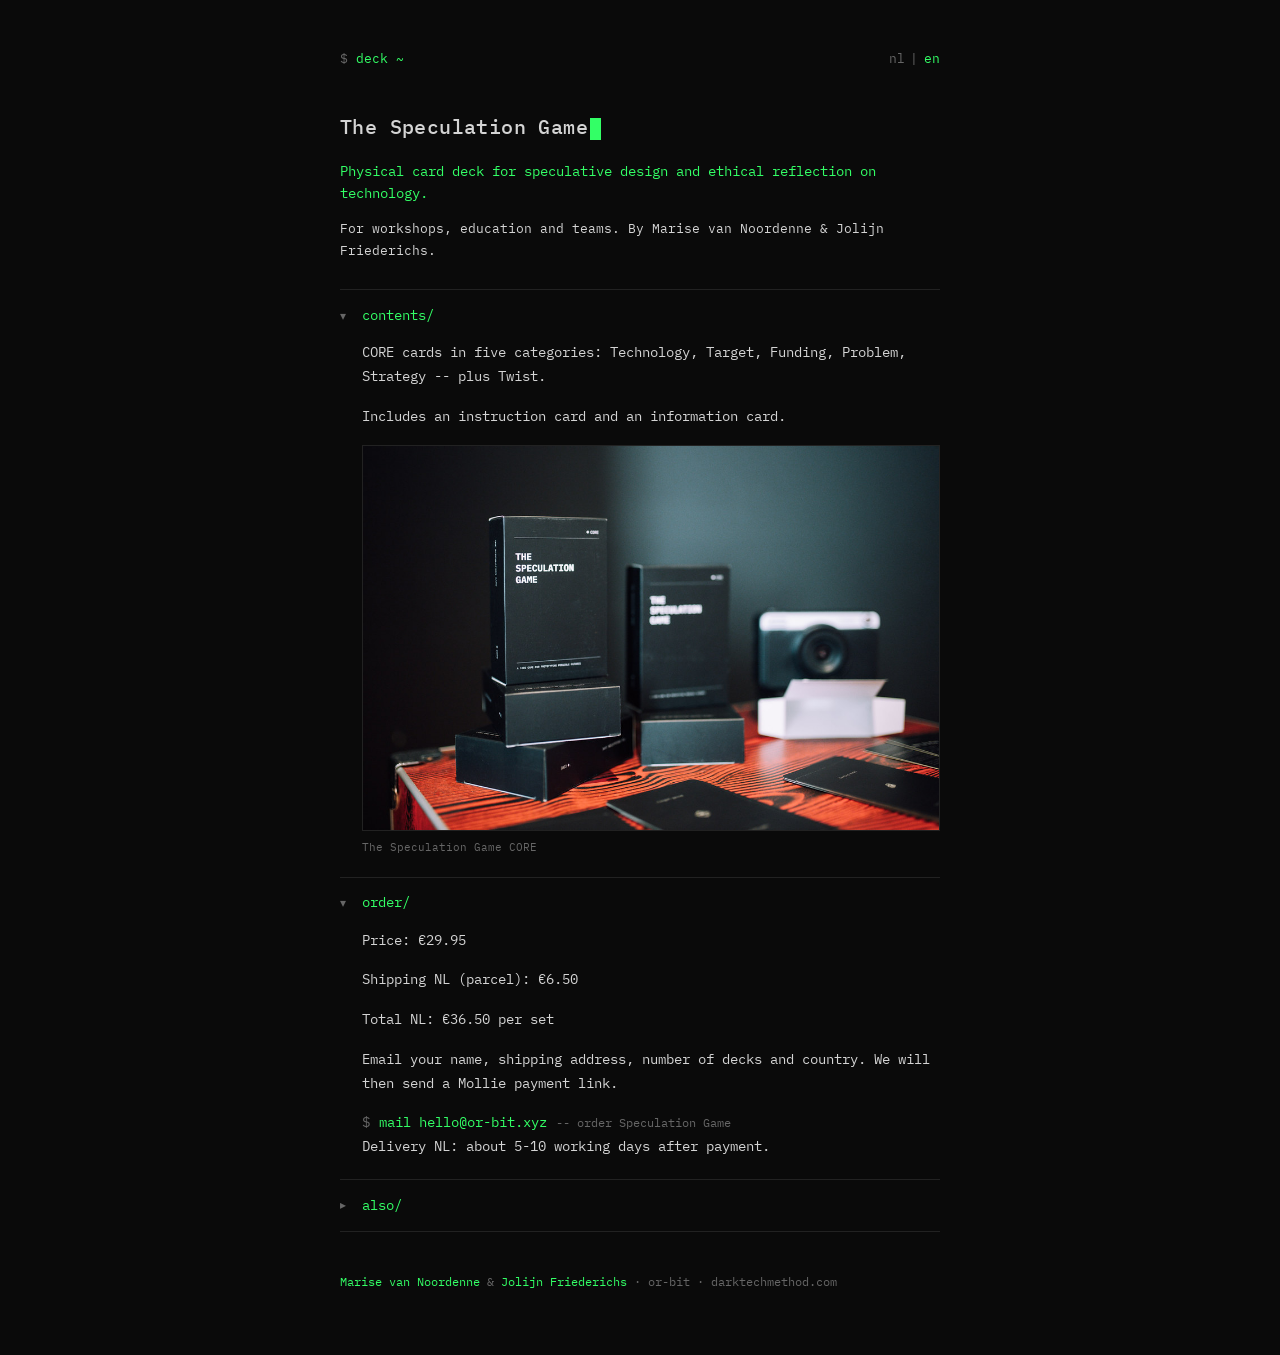
==== deck/index.html @ 3bcb5fe8 "Switch deck orders to email first, then Mollie payment link." ====
<!DOCTYPE html>
<html lang="nl">
<head>
  <meta charset="UTF-8" />
  <meta name="viewport" content="width=device-width, initial-scale=1.0" />
  <title>The Speculation Game -- fysiek</title>
  <meta name="description" content="Bestel The Speculation Game: fysieke kaartenset voor speculative design en ethische reflectie op technologie." />
  <meta property="og:title" content="The Speculation Game -- fysiek" />
  <meta property="og:description" content="Fysieke kaartenset voor workshops, onderwijs en teams. €29,95 + verzending NL." />
  <meta property="og:type" content="website" />
  <meta property="og:url" content="https://darktechmethod.com/deck/" />
  <meta property="og:image" content="https://darktechmethod.com/images/deck-box.jpg" />
  <link rel="stylesheet" href="../style.css" />
  <link rel="preconnect" href="https://fonts.googleapis.com" />
  <link rel="preconnect" href="https://fonts.gstatic.com" crossorigin />
  <link href="https://fonts.googleapis.com/css2?family=IBM+Plex+Mono:wght@400;500&display=swap" rel="stylesheet" />
  <link rel="icon" type="image/svg+xml" href="data:image/svg+xml,<svg xmlns='http://www.w3.org/2000/svg' viewBox='0 0 32 32'><rect width='32' height='32' fill='%230a0a0a'/><text x='6' y='22' font-family='monospace' font-size='16' fill='%2333ff66'>$</text></svg>" />
</head>
<body>

  <main class="page">

    <div class="top">
      <p class="prompt" data-i18n="prompt">deck ~</p>
      <div class="lang-switch" role="group" aria-label="Taal / Language">
        <button type="button" class="lang-btn active" data-lang="nl">nl</button>
        <span class="lang-sep">|</span>
        <button type="button" class="lang-btn" data-lang="en">en</button>
      </div>
    </div>

    <h1><span data-i18n="title">The Speculation Game</span><span class="cursor" aria-hidden="true"></span></h1>
    <p class="lede" data-i18n="lede">Fysieke kaartenset voor speculative design en ethische reflectie op technologie.</p>
    <p class="intro" data-i18n="intro">Voor workshops, onderwijs en teams. Door Marise van Noordenne &amp; Jolijn Friederichs.</p>

    <div class="term-stack">

      <details class="term-block" open>
        <summary><span class="term-name" data-i18n="contentsLabel">inhoud/</span></summary>
        <div class="term-body text">
          <p data-i18n="contents1">CORE-kaarten in vijf categorieën: Technology, Target, Funding, Problem, Strategy -- plus Twist.</p>
          <p data-i18n="contents2">Er zit een uitlegkaart en een informatiekaart bij.</p>
          <figure class="media">
            <img src="../images/deck-box.jpg" alt="" width="1024" height="683" loading="lazy" />
            <figcaption data-i18n="boxCredit">The Speculation Game CORE</figcaption>
          </figure>
        </div>
      </details>

      <details class="term-block" open>
        <summary><span class="term-name" data-i18n="orderLabel">bestellen/</span></summary>
        <div class="term-body text">
          <p data-i18n="priceLine">Prijs: €29,95</p>
          <p data-i18n="shipLine">Verzending NL (pakket): €6,50</p>
          <p data-i18n="totalLine">Totaal NL: €36,50 per set</p>
          <p data-i18n="orderHow">Mail je naam, bezorgadres, aantal decks en land. Wij sturen daarna een Mollie-betaallink.</p>
          <p class="cmd-line compact">
            <span class="cmd-prefix">$</span>
            <a class="cmd-link" id="order-mail" href="mailto:hello@or-bit.xyz?subject=Bestelling%20Speculation%20Game&body=Naam%3A%0AAdres%3A%0APostcode%20%2B%20plaats%3A%0ALand%3A%20Nederland%0AAantal%20decks%3A%201%0A">mail hello@or-bit.xyz</a>
            <span class="cmd-hint" data-i18n="orderHint">-- bestelling Speculation Game</span>
          </p>
          <p data-i18n="delivery">Levering NL: ongeveer 5-10 werkdagen na betaling.</p>
        </div>
      </details>

      <details class="term-block">
        <summary><span class="term-name" data-i18n="alsoLabel">ook/</span></summary>
        <div class="term-body">
          <p class="cmd-line compact">
            <span class="cmd-prefix">$</span>
            <a class="cmd-link" href="/speculation-game/">./speculation-game</a>
            <span class="cmd-hint" data-i18n="digitalHint">-- digitaal gratis spelen</span>
          </p>
          <p class="cmd-line compact">
            <span class="cmd-prefix">$</span>
            <a class="cmd-link" href="/">cd ..</a>
            <span class="cmd-hint" data-i18n="homeHint">-- darktechmethod.com</span>
          </p>
        </div>
      </details>

    </div>

    <p class="footer">
      <a href="https://marisevannoordenne.nl/" rel="noopener">Marise van Noordenne</a>
      <span aria-hidden="true"> &amp; </span>
      <a href="https://www.jolijnfriederichs.com/" rel="noopener">Jolijn Friederichs</a>
      <span data-i18n="footerRest"> · or-bit · darktechmethod.com</span>
    </p>

  </main>

  <script src="script.js"></script>
</body>
</html>
---- style.css ----
*, *::before, *::after {
  box-sizing: border-box;
  margin: 0;
  padding: 0;
}

:root {
  --bg: #0a0a0a;
  --fg: #d4d4d4;
  --dim: #666;
  --line: #222;
  --accent: #33ff66;
  --font: 'IBM Plex Mono', ui-monospace, monospace;
  --max: 40rem;
}

body {
  font-family: var(--font);
  font-size: 14px;
  line-height: 1.7;
  color: var(--fg);
  background: var(--bg);
  -webkit-font-smoothing: antialiased;
}

.page {
  max-width: var(--max);
  margin: 0 auto;
  padding: 3rem 1.25rem 4rem;
}

.top {
  display: flex;
  align-items: center;
  justify-content: space-between;
  gap: 1rem;
  margin-bottom: 2.5rem;
}

.prompt {
  color: var(--accent);
  font-size: 13px;
}

.prompt::before {
  content: '$ ';
  color: var(--dim);
}

.lang-switch {
  display: flex;
  align-items: center;
  gap: 0.35rem;
  font-size: 13px;
}

.lang-btn {
  font: inherit;
  color: var(--dim);
  background: none;
  border: none;
  cursor: pointer;
  padding: 0;
}

.lang-btn:hover {
  color: var(--fg);
}

.lang-btn.active {
  color: var(--accent);
}

.lang-sep {
  color: var(--dim);
}

h1 {
  font-size: 1.25rem;
  font-weight: 500;
  letter-spacing: 0.02em;
  margin-bottom: 1rem;
}

.cursor {
  display: inline-block;
  width: 0.55em;
  height: 1.1em;
  margin-left: 2px;
  vertical-align: text-bottom;
  background: var(--accent);
  animation: blink 1.1s step-end infinite;
}

@keyframes blink {
  50% { opacity: 0; }
}

.lede {
  margin-bottom: 0.85rem;
  color: var(--accent);
  font-size: 14px;
  line-height: 1.6;
}

.intro {
  margin-bottom: 1.75rem;
  color: var(--fg);
  font-size: 13px;
  line-height: 1.65;
  max-width: 36rem;
}

.cmd-line {
  display: flex;
  flex-wrap: wrap;
  align-items: baseline;
  gap: 0.45rem 0.55rem;
  margin-bottom: 1.5rem;
  font-size: 14px;
}

.cmd-line.compact {
  margin: 1rem 0 0;
}

.cmd-prefix {
  color: var(--dim);
}

.cmd-link {
  color: var(--accent);
  text-decoration: none;
}

.cmd-link:hover {
  text-decoration: underline;
  text-underline-offset: 3px;
}

.cmd-hint {
  color: var(--dim);
  font-size: 12px;
}

.media {
  margin: 1rem 0 0;
}

.media img {
  display: block;
  width: 100%;
  height: auto;
  border: 1px solid var(--line);
}

.media figcaption,
.media-note {
  margin-top: 0.45rem;
  font-size: 11px;
  color: var(--dim);
}

.index-label {
  margin-bottom: 0.35rem;
  color: var(--dim);
  font-size: 13px;
}

.term-stack {
  display: flex;
  flex-direction: column;
}

.term-block {
  border-top: 1px solid var(--line);
}

.term-block:last-child {
  border-bottom: 1px solid var(--line);
}

.term-block summary {
  list-style: none;
  cursor: pointer;
  display: flex;
  align-items: center;
  gap: 0.55rem;
  padding: 0.85rem 0;
  color: var(--accent);
  user-select: none;
}

.term-block summary::-webkit-details-marker {
  display: none;
}

.term-block summary::before {
  content: '▸';
  color: var(--dim);
  font-size: 12px;
  width: 0.85rem;
}

.term-block[open] summary::before {
  content: '▾';
}

.term-block summary:hover .term-name {
  text-decoration: underline;
  text-underline-offset: 3px;
}

.term-name {
  font-size: 14px;
}

.term-body {
  padding: 0 0 1.25rem 1.4rem;
}

.text p {
  margin-bottom: 1rem;
}

.text p:last-child {
  margin-bottom: 0;
}

.section-intro {
  margin-bottom: 1rem;
}

.example-list {
  list-style: none;
  display: flex;
  flex-direction: column;
  gap: 0.95rem;
}

.example-title {
  color: var(--accent);
  font-size: 13px;
  margin-bottom: 0.2rem;
}

.example-text {
  font-size: 13px;
  color: var(--fg);
}

.path-list {
  list-style: none;
  display: flex;
  flex-direction: column;
  gap: 0.45rem;
}

.path-list li {
  display: flex;
  flex-wrap: wrap;
  align-items: baseline;
  gap: 0.45rem 0.85rem;
}

.path-list a {
  color: var(--accent);
  text-decoration: none;
}

.path-list a:hover {
  text-decoration: underline;
  text-underline-offset: 3px;
}

.path-note {
  color: var(--dim);
  font-size: 12px;
}

.footer {
  margin-top: 2.5rem;
  font-size: 12px;
  color: var(--dim);
  line-height: 1.6;
}

.footer a {
  color: var(--accent);
  text-decoration: none;
}

.footer a:hover {
  text-decoration: underline;
  text-underline-offset: 3px;
}

@media (prefers-reduced-motion: reduce) {
  .cursor {
    animation: none;
    opacity: 0.6;
  }
}
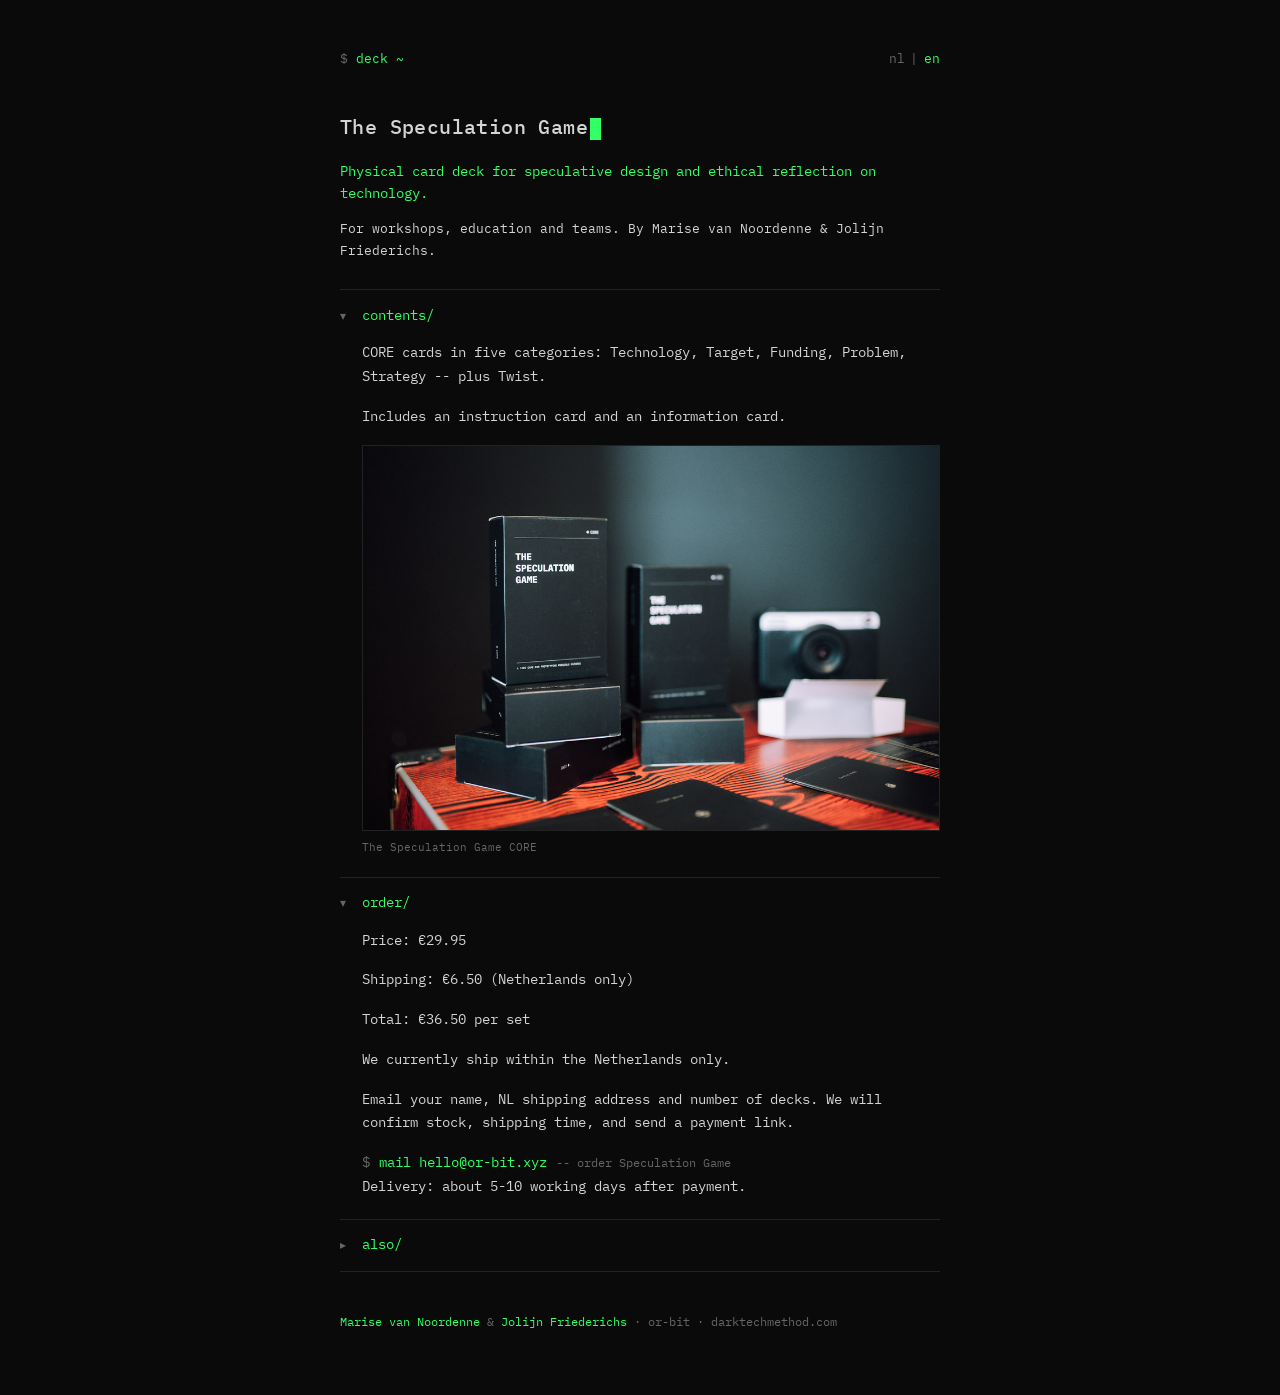
==== commit bcfc6e81: "Limit deck shipping to NL and clarify stock and payment reply." ====
--- a/deck/index.html
+++ b/deck/index.html
@@ -51,15 +51,16 @@
         <summary><span class="term-name" data-i18n="orderLabel">bestellen/</span></summary>
         <div class="term-body text">
           <p data-i18n="priceLine">Prijs: €29,95</p>
-          <p data-i18n="shipLine">Verzending NL (pakket): €6,50</p>
-          <p data-i18n="totalLine">Totaal NL: €36,50 per set</p>
-          <p data-i18n="orderHow">Mail je naam, bezorgadres, aantal decks en land. Wij sturen daarna een Mollie-betaallink.</p>
+          <p data-i18n="shipLine">Verzending: €6,50 (alleen Nederland)</p>
+          <p data-i18n="totalLine">Totaal: €36,50 per set</p>
+          <p data-i18n="shipOnly">Op dit moment shippen we alleen binnen Nederland.</p>
+          <p data-i18n="orderHow">Mail je naam, bezorgadres in NL en aantal decks. Wij laten weten of er voorraad is, wat de levertijd is, en sturen een betaallink.</p>
           <p class="cmd-line compact">
             <span class="cmd-prefix">$</span>
-            <a class="cmd-link" id="order-mail" href="mailto:hello@or-bit.xyz?subject=Bestelling%20Speculation%20Game&body=Naam%3A%0AAdres%3A%0APostcode%20%2B%20plaats%3A%0ALand%3A%20Nederland%0AAantal%20decks%3A%201%0A">mail hello@or-bit.xyz</a>
+            <a class="cmd-link" id="order-mail" href="mailto:hello@or-bit.xyz?subject=Bestelling%20Speculation%20Game&body=Naam%3A%0AAdres%3A%0APostcode%20%2B%20plaats%3A%0AAantal%20decks%3A%201%0A">mail hello@or-bit.xyz</a>
             <span class="cmd-hint" data-i18n="orderHint">-- bestelling Speculation Game</span>
           </p>
-          <p data-i18n="delivery">Levering NL: ongeveer 5-10 werkdagen na betaling.</p>
+          <p data-i18n="delivery">Levering: ongeveer 5-10 werkdagen na betaling.</p>
         </div>
       </details>
 
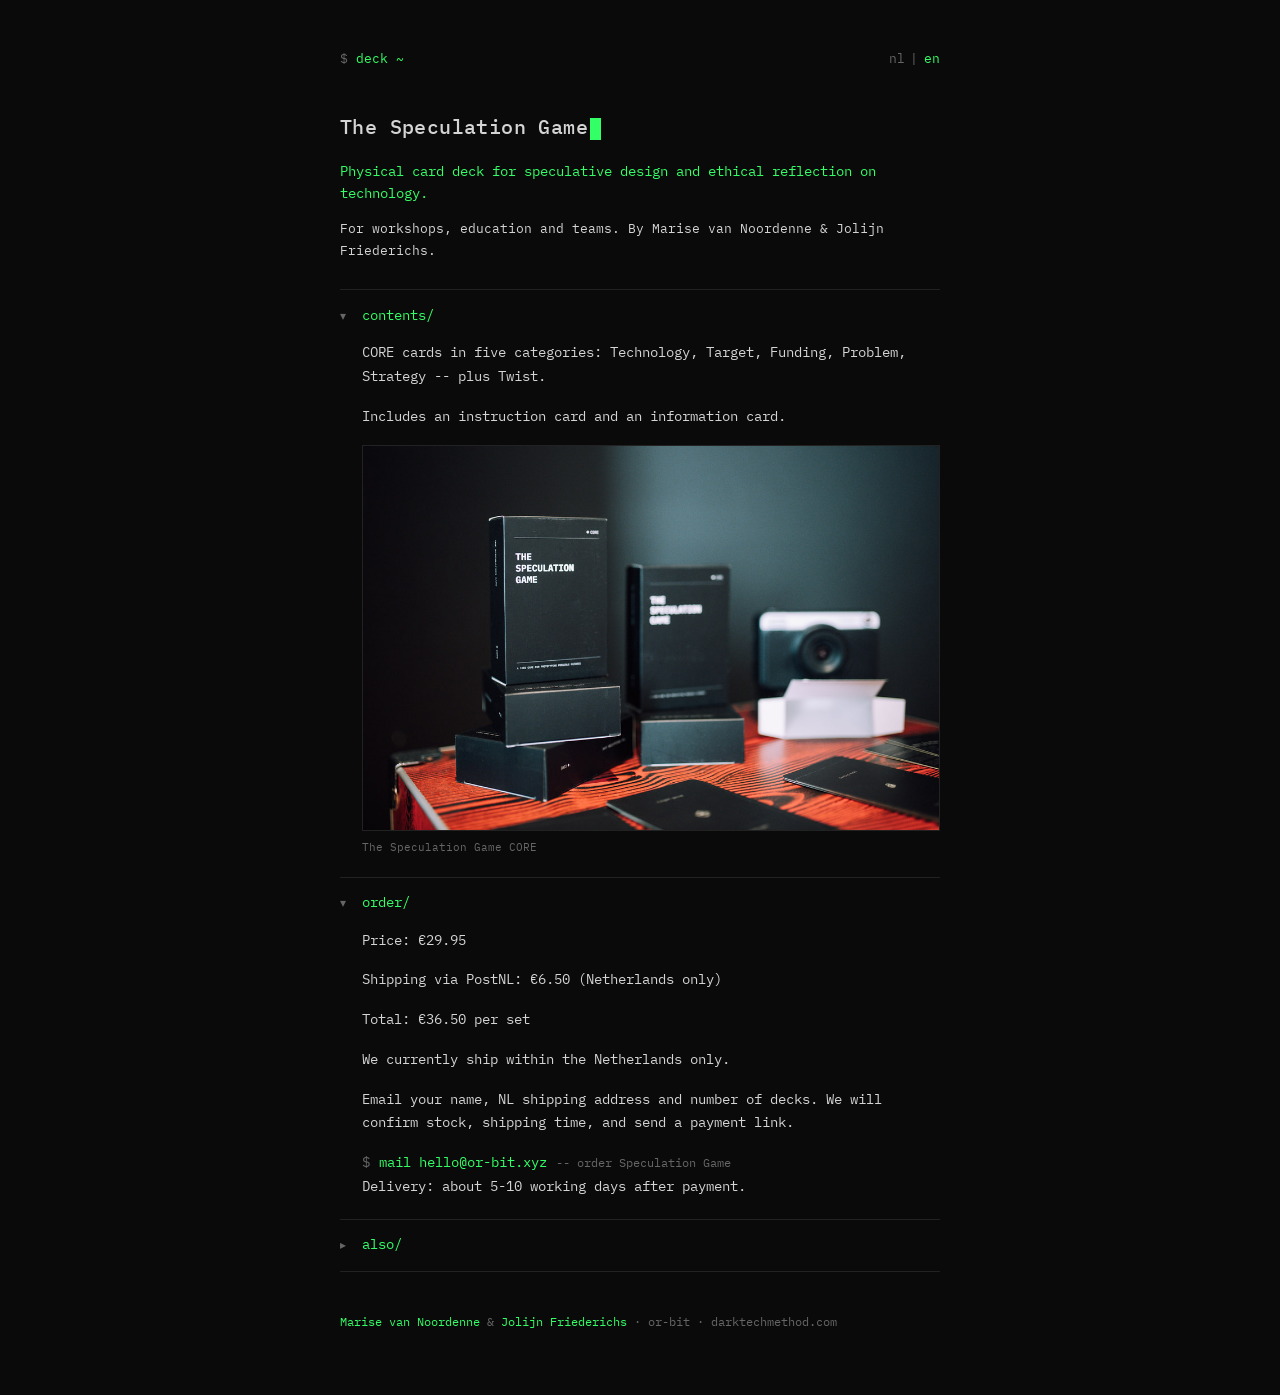
==== commit d584d664: "Name PostNL as the deck shipping carrier." ====
--- a/deck/index.html
+++ b/deck/index.html
@@ -51,7 +51,7 @@
         <summary><span class="term-name" data-i18n="orderLabel">bestellen/</span></summary>
         <div class="term-body text">
           <p data-i18n="priceLine">Prijs: €29,95</p>
-          <p data-i18n="shipLine">Verzending: €6,50 (alleen Nederland)</p>
+          <p data-i18n="shipLine">Verzending via PostNL: €6,50 (alleen Nederland)</p>
           <p data-i18n="totalLine">Totaal: €36,50 per set</p>
           <p data-i18n="shipOnly">Op dit moment shippen we alleen binnen Nederland.</p>
           <p data-i18n="orderHow">Mail je naam, bezorgadres in NL en aantal decks. Wij laten weten of er voorraad is, wat de levertijd is, en sturen een betaallink.</p>
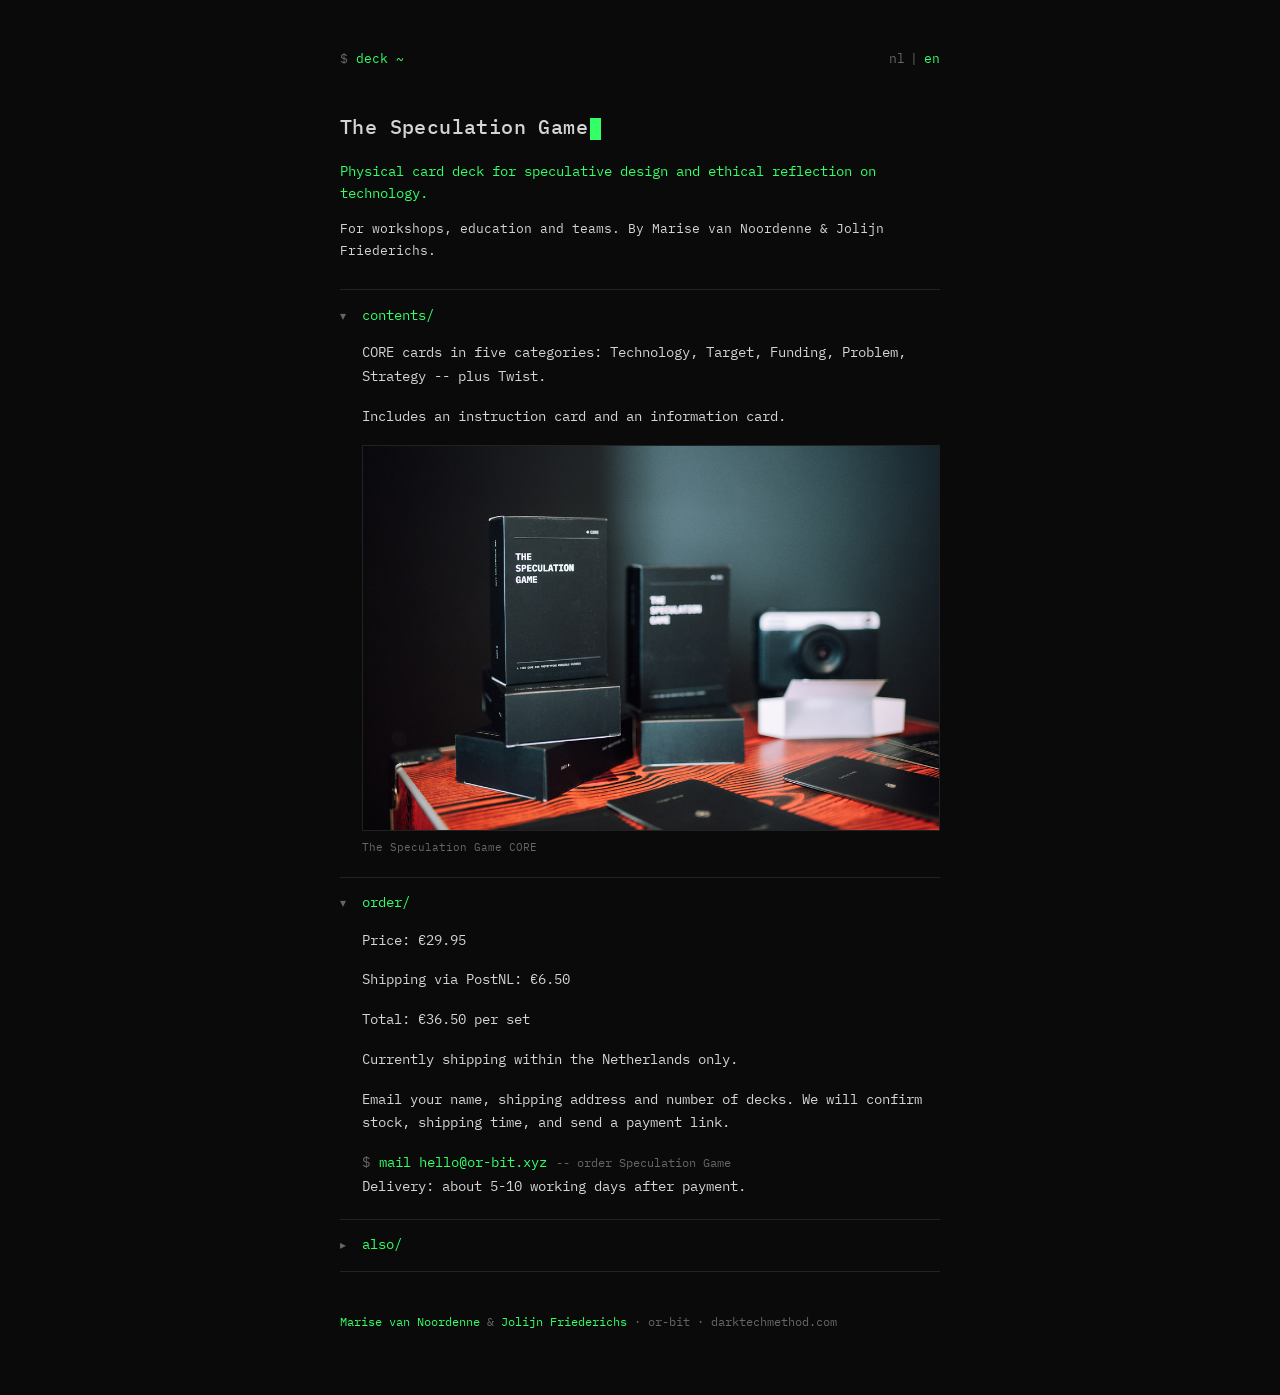
==== commit 34b093e5: "Say NL-only shipping once on the deck page." ====
--- a/deck/index.html
+++ b/deck/index.html
@@ -51,10 +51,10 @@
         <summary><span class="term-name" data-i18n="orderLabel">bestellen/</span></summary>
         <div class="term-body text">
           <p data-i18n="priceLine">Prijs: €29,95</p>
-          <p data-i18n="shipLine">Verzending via PostNL: €6,50 (alleen Nederland)</p>
+          <p data-i18n="shipLine">Verzending via PostNL: €6,50</p>
           <p data-i18n="totalLine">Totaal: €36,50 per set</p>
-          <p data-i18n="shipOnly">Op dit moment shippen we alleen binnen Nederland.</p>
-          <p data-i18n="orderHow">Mail je naam, bezorgadres in NL en aantal decks. Wij laten weten of er voorraad is, wat de levertijd is, en sturen een betaallink.</p>
+          <p data-i18n="shipOnly">Op dit moment alleen verzending binnen Nederland.</p>
+          <p data-i18n="orderHow">Mail je naam, bezorgadres en aantal decks. Wij laten weten of er voorraad is, wat de levertijd is, en sturen een betaallink.</p>
           <p class="cmd-line compact">
             <span class="cmd-prefix">$</span>
             <a class="cmd-link" id="order-mail" href="mailto:hello@or-bit.xyz?subject=Bestelling%20Speculation%20Game&body=Naam%3A%0AAdres%3A%0APostcode%20%2B%20plaats%3A%0AAantal%20decks%3A%201%0A">mail hello@or-bit.xyz</a>
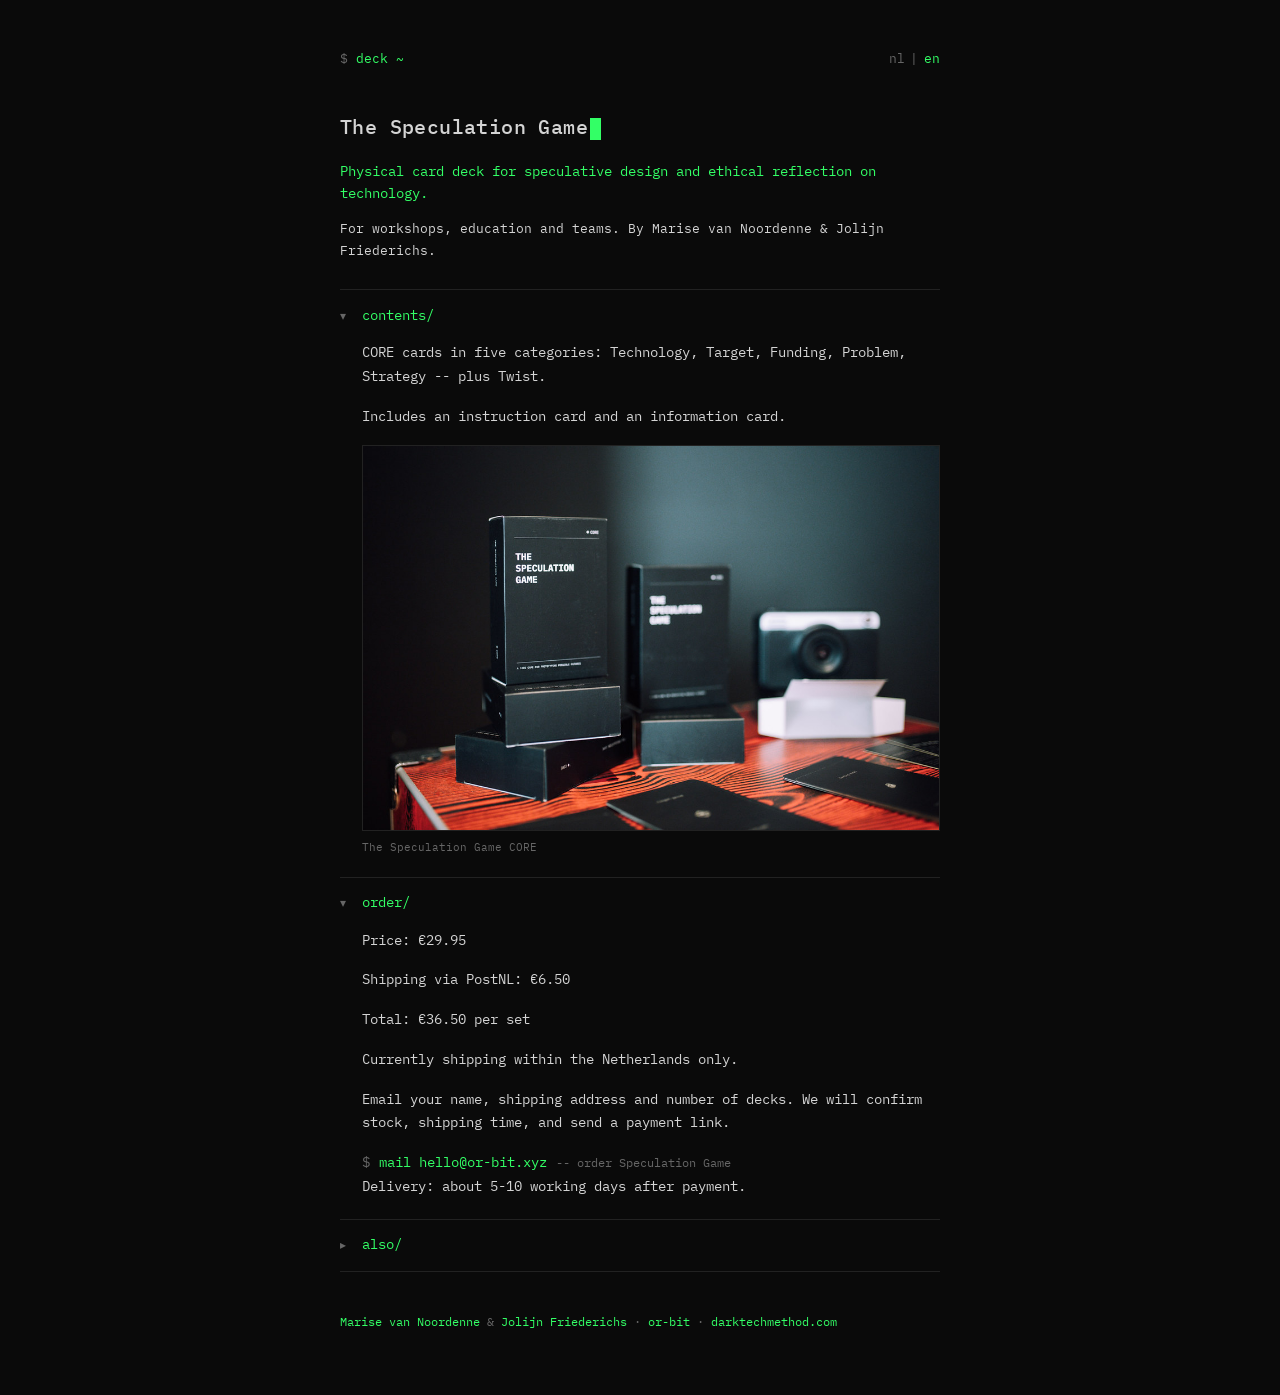
==== commit d550ada7: "Make or-bit and darktechmethod links in the deck footer." ====
--- a/deck/index.html
+++ b/deck/index.html
@@ -86,7 +86,10 @@
       <a href="https://marisevannoordenne.nl/" rel="noopener">Marise van Noordenne</a>
       <span aria-hidden="true"> &amp; </span>
       <a href="https://www.jolijnfriederichs.com/" rel="noopener">Jolijn Friederichs</a>
-      <span data-i18n="footerRest"> · or-bit · darktechmethod.com</span>
+      <span aria-hidden="true"> · </span>
+      <a href="https://www.or-bit.xyz/" rel="noopener">or-bit</a>
+      <span aria-hidden="true"> · </span>
+      <a href="/">darktechmethod.com</a>
     </p>
 
   </main>
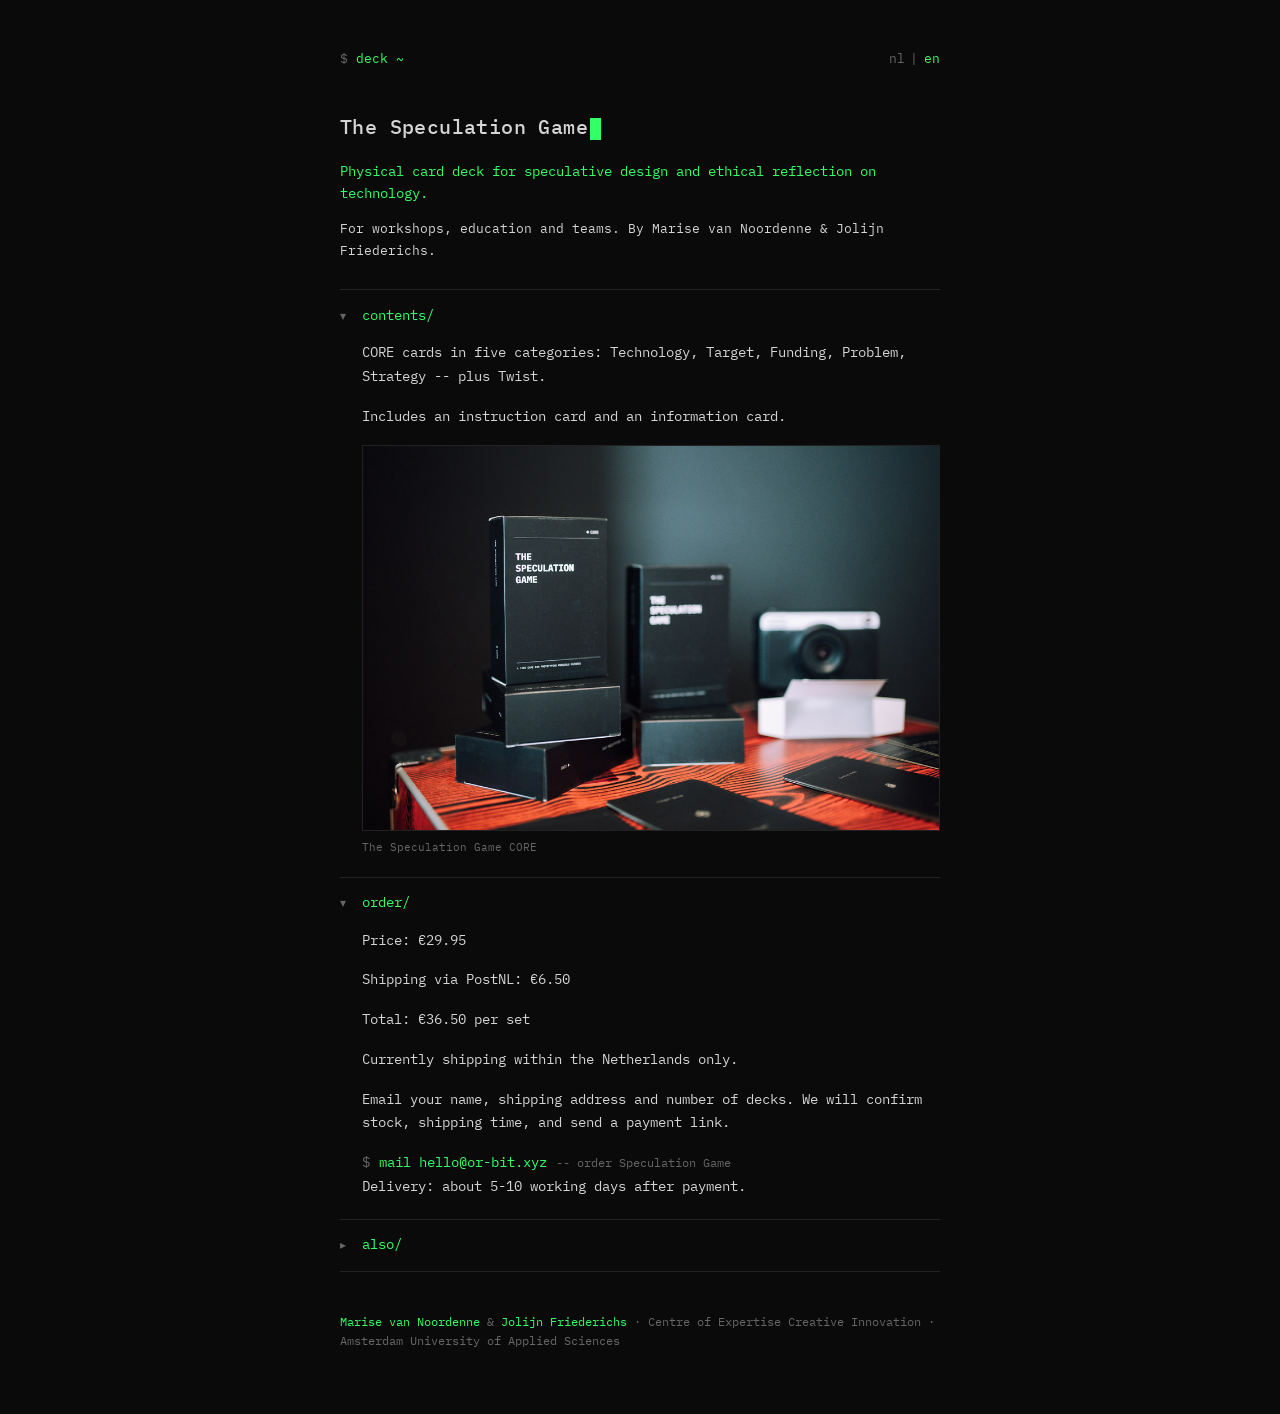
==== commit 10a755eb: "Align deck footer with the rest of the site." ====
--- a/deck/index.html
+++ b/deck/index.html
@@ -86,10 +86,7 @@
       <a href="https://marisevannoordenne.nl/" rel="noopener">Marise van Noordenne</a>
       <span aria-hidden="true"> &amp; </span>
       <a href="https://www.jolijnfriederichs.com/" rel="noopener">Jolijn Friederichs</a>
-      <span aria-hidden="true"> · </span>
-      <a href="https://www.or-bit.xyz/" rel="noopener">or-bit</a>
-      <span aria-hidden="true"> · </span>
-      <a href="/">darktechmethod.com</a>
+      <span data-i18n="footerRest"> · Centre of Expertise Creative Innovation · Hogeschool van Amsterdam</span>
     </p>
 
   </main>
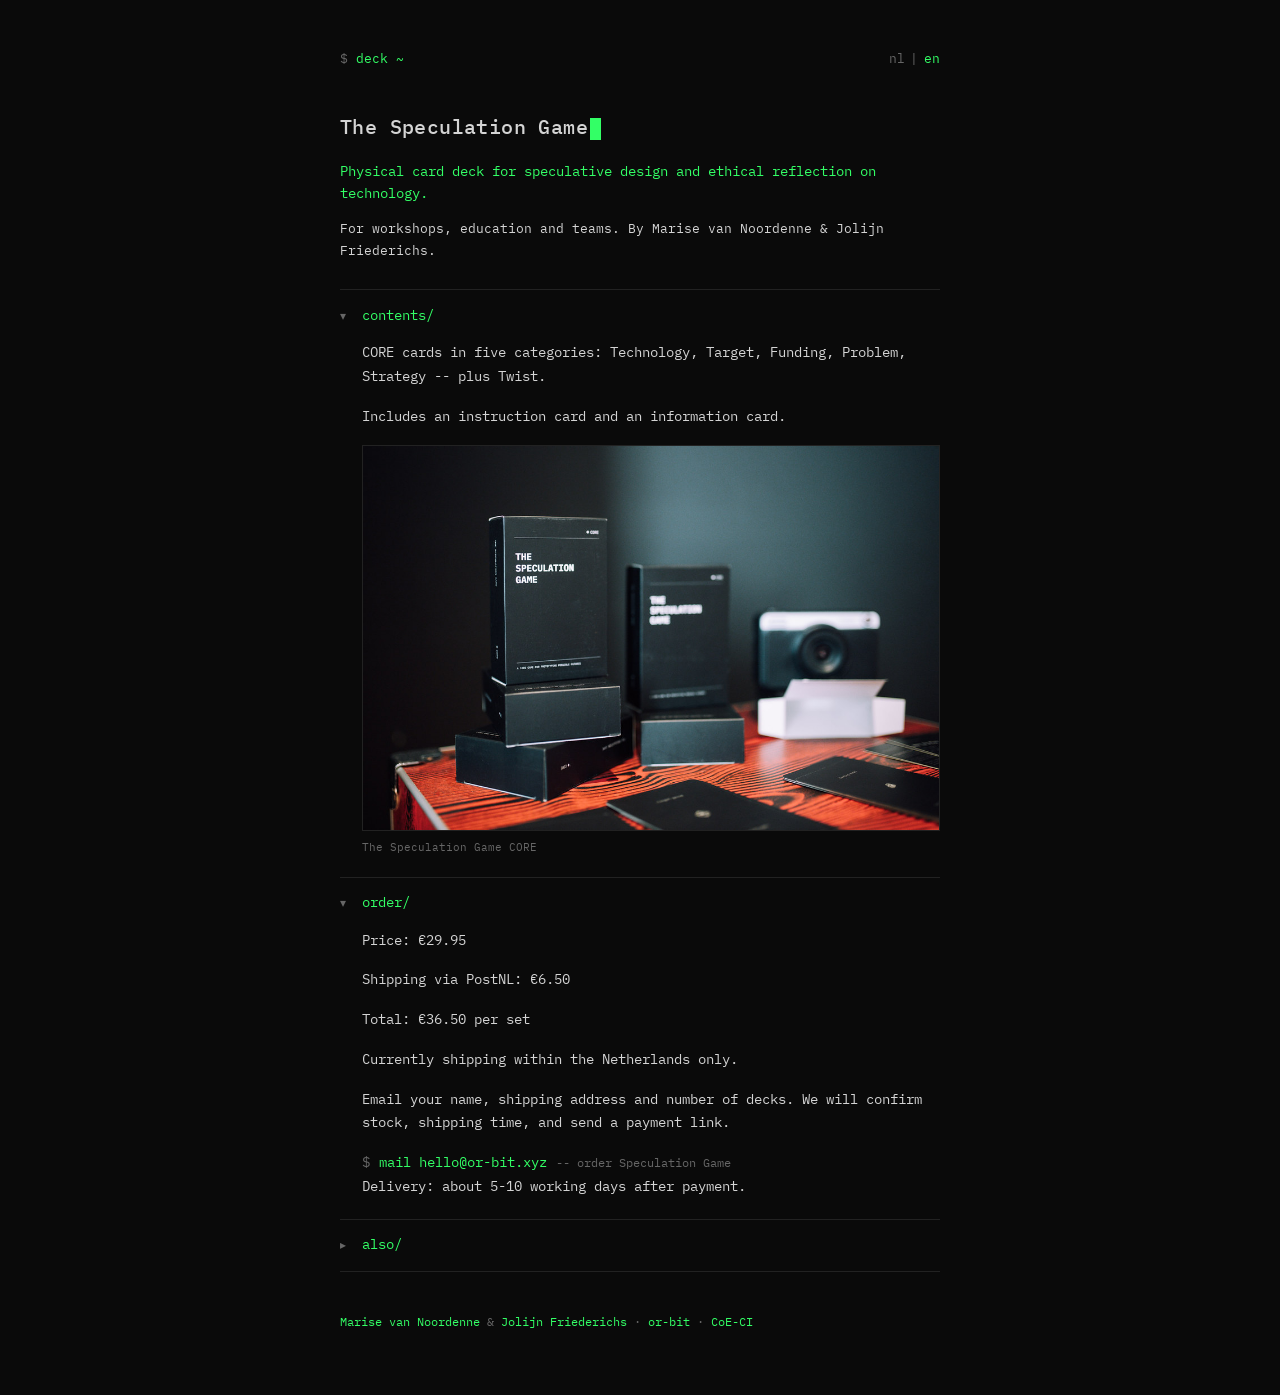
==== commit 144c9825: "Unify footers to Marise, Jolijn, or-bit and CoE-CI." ====
--- a/deck/index.html
+++ b/deck/index.html
@@ -86,7 +86,10 @@
       <a href="https://marisevannoordenne.nl/" rel="noopener">Marise van Noordenne</a>
       <span aria-hidden="true"> &amp; </span>
       <a href="https://www.jolijnfriederichs.com/" rel="noopener">Jolijn Friederichs</a>
-      <span data-i18n="footerRest"> · Centre of Expertise Creative Innovation · Hogeschool van Amsterdam</span>
+      <span aria-hidden="true"> · </span>
+      <a href="https://www.or-bit.xyz/" rel="noopener">or-bit</a>
+      <span aria-hidden="true"> · </span>
+      <a href="https://coeci.nl/" rel="noopener">CoE-CI</a>
     </p>
 
   </main>
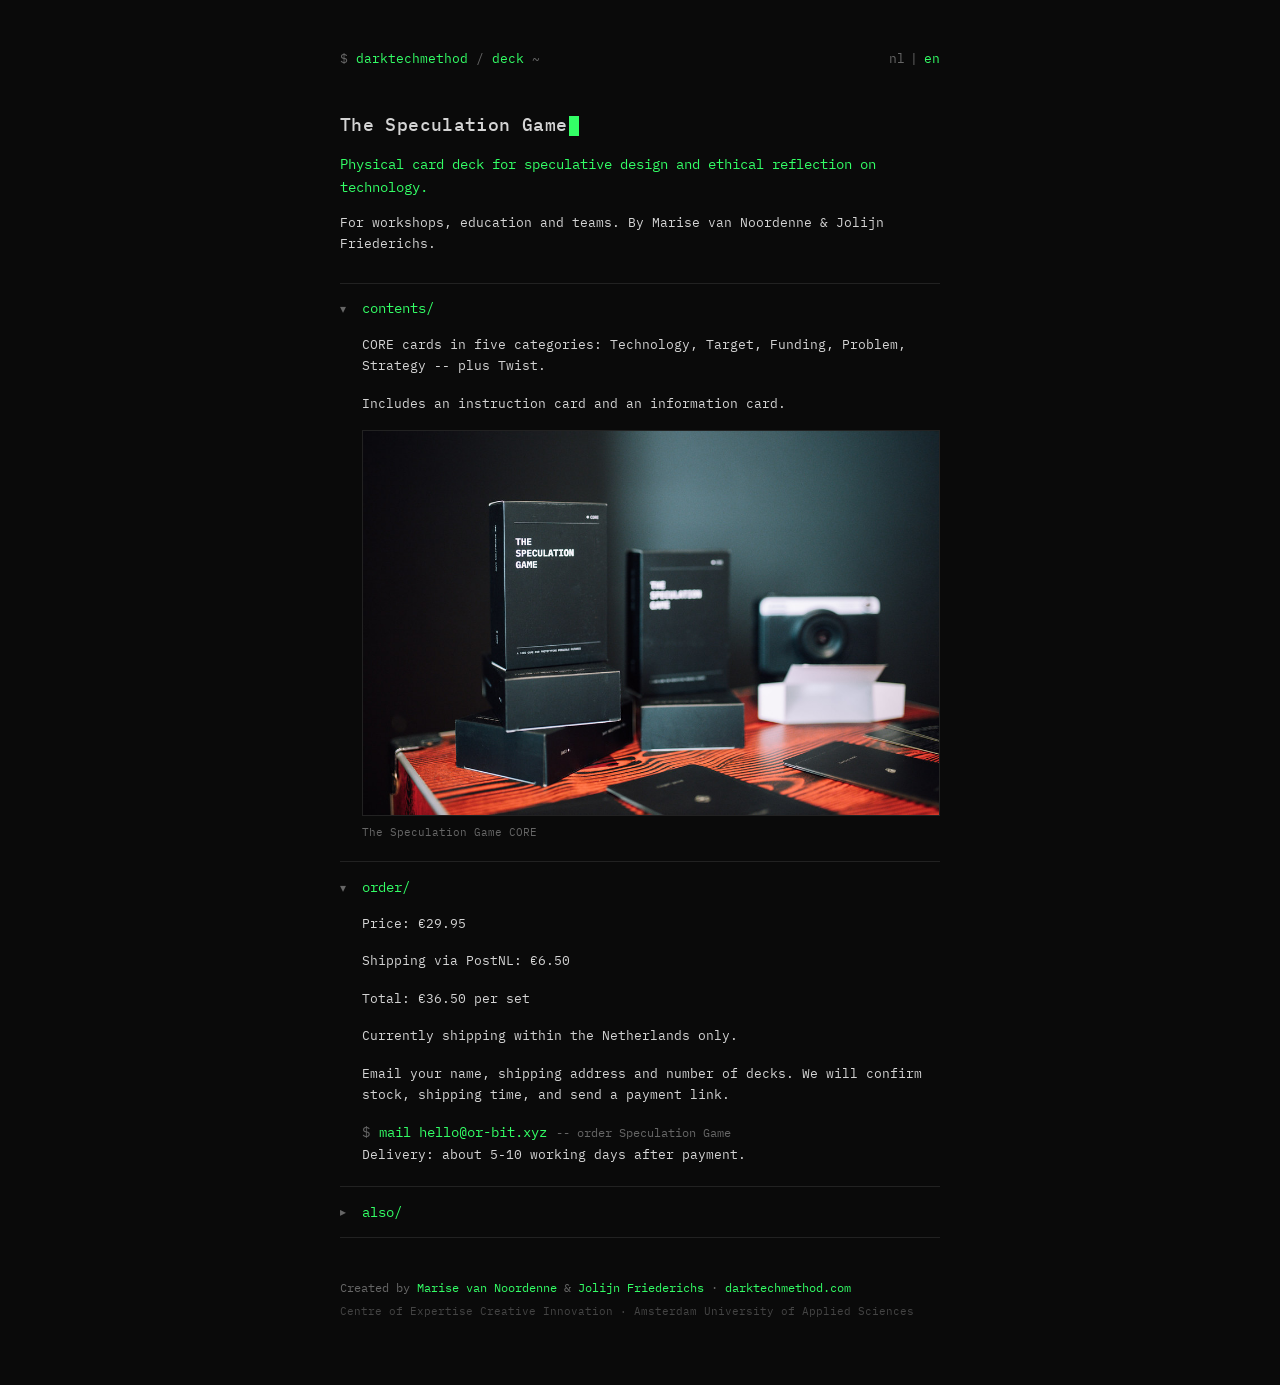
==== commit 7d212e16: "Add terminal path nav, unify footers, and tighten type scale." ====
--- a/deck/index.html
+++ b/deck/index.html
@@ -21,7 +21,12 @@
   <main class="page">
 
     <div class="top">
-      <p class="prompt" data-i18n="prompt">deck ~</p>
+      <p class="prompt">
+        <a class="path-link" href="/" data-i18n="pathRoot">darktechmethode</a>
+        <span class="path-sep"> / </span>
+        <span class="path-here">deck</span>
+        <span class="path-tilde"> ~</span>
+      </p>
       <div class="lang-switch" role="group" aria-label="Taal / Language">
         <button type="button" class="lang-btn active" data-lang="nl">nl</button>
         <span class="lang-sep">|</span>
@@ -82,15 +87,17 @@
 
     </div>
 
-    <p class="footer">
-      <a href="https://marisevannoordenne.nl/" rel="noopener">Marise van Noordenne</a>
-      <span aria-hidden="true"> &amp; </span>
-      <a href="https://www.jolijnfriederichs.com/" rel="noopener">Jolijn Friederichs</a>
-      <span aria-hidden="true"> · </span>
-      <a href="https://www.or-bit.xyz/" rel="noopener">or-bit</a>
-      <span aria-hidden="true"> · </span>
-      <a href="https://coeci.nl/" rel="noopener">CoE-CI</a>
-    </p>
+    <div class="footer">
+      <p>
+        <span data-i18n="footerBy">Gemaakt door</span>
+        <a href="https://marisevannoordenne.nl/" rel="noopener">Marise van Noordenne</a>
+        <span aria-hidden="true"> &amp; </span>
+        <a href="https://www.jolijnfriederichs.com/" rel="noopener">Jolijn Friederichs</a>
+        <span aria-hidden="true"> · </span>
+        <a href="/">darktechmethod.com</a>
+      </p>
+      <p class="footer-copy" data-i18n="footerCopy">Centre of Expertise Creative Innovation · Hogeschool van Amsterdam</p>
+    </div>
 
   </main>
 
--- a/style.css
+++ b/style.css
@@ -16,8 +16,8 @@
 
 body {
   font-family: var(--font);
-  font-size: 14px;
-  line-height: 1.7;
+  font-size: 13px;
+  line-height: 1.65;
   color: var(--fg);
   background: var(--bg);
   -webkit-font-smoothing: antialiased;
@@ -47,6 +47,25 @@
   color: var(--dim);
 }
 
+.path-link {
+  color: var(--accent);
+  text-decoration: none;
+}
+
+.path-link:hover {
+  text-decoration: underline;
+  text-underline-offset: 3px;
+}
+
+.path-sep,
+.path-tilde {
+  color: var(--dim);
+}
+
+.path-here {
+  color: var(--accent);
+}
+
 .lang-switch {
   display: flex;
   align-items: center;
@@ -76,10 +95,10 @@
 }
 
 h1 {
-  font-size: 1.25rem;
+  font-size: 1.15rem;
   font-weight: 500;
   letter-spacing: 0.02em;
-  margin-bottom: 1rem;
+  margin-bottom: 0.85rem;
 }
 
 .cursor {
@@ -295,6 +314,12 @@
   text-underline-offset: 3px;
 }
 
+.footer-copy {
+  margin-top: 0.35rem;
+  font-size: 11px;
+  color: #444;
+}
+
 @media (prefers-reduced-motion: reduce) {
   .cursor {
     animation: none;
